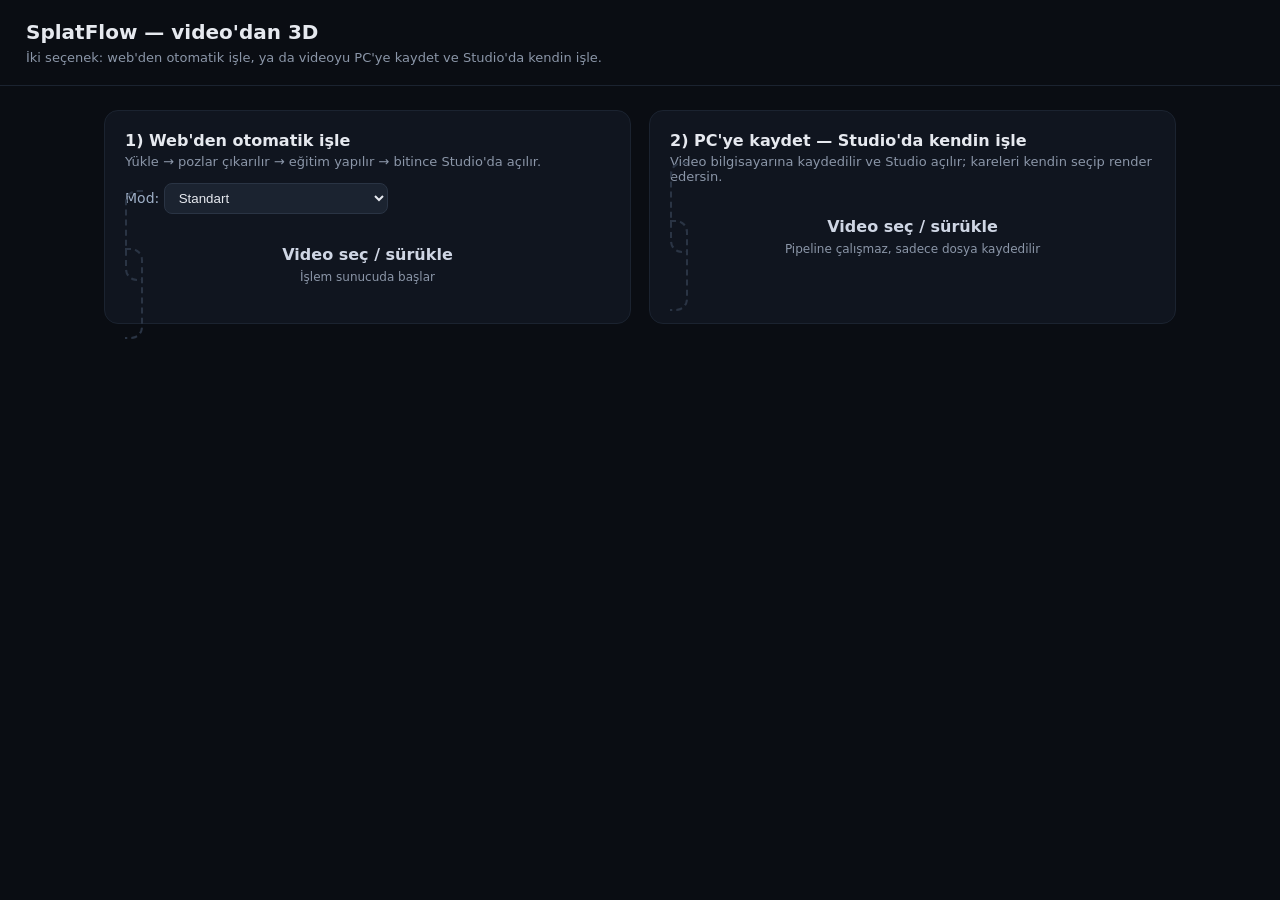
==== splatflow/static/index.html @ 4c34da3e "Trivecta: video-to-3D Gaussian Splatting studio + SplatFlow web pipeline" ====
<!DOCTYPE html>
<html lang="tr">
<head>
<meta charset="utf-8" />
<meta name="viewport" content="width=device-width, initial-scale=1" />
<title>SplatFlow — Video'dan 3D</title>
<style>
  :root { color-scheme: dark; }
  * { box-sizing: border-box; }
  body { margin: 0; font-family: system-ui, "Segoe UI", Roboto, sans-serif;
    background: #0a0d13; color: #e6e9ef; }
  header { padding: 20px 26px; border-bottom: 1px solid #1b2330; }
  header h1 { margin: 0; font-size: 20px; }
  header p { margin: 6px 0 0; color: #8b96a8; font-size: 13px; }
  main { max-width: 1120px; margin: 0 auto; padding: 24px; }
  .grid { display: grid; grid-template-columns: 1fr 1fr; gap: 18px; }
  @media (max-width: 820px) { .grid { grid-template-columns: 1fr; } }
  .card { background: #10151f; border: 1px solid #1b2330; border-radius: 14px; padding: 20px; }
  .card h3 { margin: 0 0 4px; font-size: 16px; }
  .card .sub { color: #8b96a8; font-size: 13px; margin: 0 0 14px; }
  .drop { border: 2px dashed #2a3444; border-radius: 12px; padding: 34px 16px; text-align: center;
    cursor: pointer; color: #8b96a8; transition: .15s; }
  .drop:hover { border-color: #3d6ff0; color: #cfd6e4; }
  .drop input { display: none; }
  .drop strong { color: #cfd6e4; }
  select { background:#1b2330; color:#e6e9ef; border:1px solid #2a3444; border-radius:8px; padding:6px 10px; }
  .row { display:flex; gap:10px; align-items:center; flex-wrap:wrap; margin-bottom:12px; }
  #bar { height: 10px; background: #1b2330; border-radius: 6px; overflow: hidden; margin-top: 16px; }
  #bar > div { height: 100%; width: 1%; background: linear-gradient(90deg,#3d6ff0,#7aa2ff); transition: width .5s; }
  #meta { display: flex; justify-content: space-between; margin-top: 8px; font-size: 13px; color: #9fb0c8; }
  pre.log { margin-top: 10px; background: #0a0d13; border: 1px solid #1b2330; border-radius: 8px;
    padding: 10px; font-size: 12px; color: #8fb0d8; max-height: 120px; overflow: auto; white-space: pre-wrap; }
  .hidden { display: none; }
  .ok { background:#12251a; color:#7fe0a0; border:1px solid #1d4d33; border-radius:10px; padding:12px 14px;
    font-size:13px; margin-top:14px; word-break:break-all; }
  code { background:#0a0d13; padding:2px 6px; border-radius:5px; }
  .spinner { display:inline-block; width:14px; height:14px; margin-right:8px; border:2px solid #3d6ff0;
    border-top-color: transparent; border-radius:50%; animation: spin .8s linear infinite; vertical-align:-2px; }
  @keyframes spin { to { transform: rotate(360deg); } }
</style>
</head>
<body>
<header>
  <h1>SplatFlow — video'dan 3D</h1>
  <p>İki seçenek: web'den otomatik işle, ya da videoyu PC'ye kaydet ve Studio'da kendin işle.</p>
</header>
<main>
  <div class="grid">
    <!-- Option 1 -->
    <div class="card">
      <h3>1) Web'den otomatik işle</h3>
      <p class="sub">Yükle → pozlar çıkarılır → eğitim yapılır → bitince Studio'da açılır.</p>
      <div class="row">
        <label style="color:#9fb0c8;font-size:14px">Mod:
          <select id="mode">
            <option value="standard" selected>Standart</option>
            <option value="full">Tüm kareler (yavaş, en kaliteli)</option>
            <option value="fast">Hızlı önizleme</option>
          </select>
        </label>
      </div>
      <label class="drop" id="drop-auto">
        <input type="file" accept="video/*" id="file-auto" />
        <div><strong>Video seç / sürükle</strong></div>
        <div style="margin-top:6px;font-size:12px">İşlem sunucuda başlar</div>
      </label>
      <div id="prog" class="hidden">
        <div id="bar"><div></div></div>
        <div id="meta"><span id="stage">...</span><span id="pct">0%</span></div>
        <pre class="log" id="log"></pre>
      </div>
      <div id="auto-done" class="ok hidden"></div>
    </div>

    <!-- Option 2 -->
    <div class="card">
      <h3>2) PC'ye kaydet — Studio'da kendin işle</h3>
      <p class="sub">Video bilgisayarına kaydedilir ve Studio açılır; kareleri kendin seçip render edersin.</p>
      <label class="drop" id="drop-manual">
        <input type="file" accept="video/*" id="file-manual" />
        <div><strong>Video seç / sürükle</strong></div>
        <div style="margin-top:6px;font-size:12px">Pipeline çalışmaz, sadece dosya kaydedilir</div>
      </label>
      <div id="manual-done" class="ok hidden"></div>
    </div>
  </div>
</main>

<script>
const dropAuto = document.getElementById("drop-auto");
const dropManual = document.getElementById("drop-manual");
const fileAuto = document.getElementById("file-auto");
const fileManual = document.getElementById("file-manual");

function wire(drop, input, handler) {
  drop.addEventListener("dragover", e => { e.preventDefault(); drop.style.borderColor = "#3d6ff0"; });
  drop.addEventListener("dragleave", () => drop.style.borderColor = "#2a3444");
  drop.addEventListener("drop", e => { e.preventDefault(); drop.style.borderColor = "#2a3444";
    if (e.dataTransfer.files[0]) handler(e.dataTransfer.files[0]); });
  input.addEventListener("change", () => { if (input.files[0]) handler(input.files[0]); });
}
wire(dropAuto, fileAuto, autoStart);
wire(dropManual, fileManual, manualStart);

async function autoStart(file) {
  const prog = document.getElementById("prog");
  prog.classList.remove("hidden");
  document.getElementById("auto-done").classList.add("hidden");
  document.getElementById("stage").innerHTML = '<span class="spinner"></span>Yükleniyor...';
  const fd = new FormData();
  fd.append("video", file);
  fd.append("mode", document.getElementById("mode").value);
  let jobId;
  try { jobId = (await (await fetch("/api/upload", { method: "POST", body: fd })).json()).job_id; }
  catch (e) { document.getElementById("stage").textContent = "Hata: " + e; return; }
  poll(jobId);
}

async function poll(jobId) {
  const st = await (await fetch("/api/status/" + jobId)).json();
  const bar = document.querySelector("#bar > div");
  bar.style.width = (st.progress || 0) + "%";
  document.getElementById("pct").textContent = (st.progress || 0) + "%";
  document.getElementById("stage").innerHTML =
    (st.state === "running" ? '<span class="spinner"></span>' : "") + (st.message || st.stage);
  const log = document.getElementById("log");
  if (st.last_log) log.textContent = st.last_log;
  if (st.state === "done") {
    const el = document.getElementById("auto-done");
    el.classList.remove("hidden");
    el.innerHTML = "✔ Tamamlandı. Sonuç Studio'da açıldı." +
      (st.outputs ? "<br>Dosya: <code>" + st.outputs.splat + "</code>" : "");
    return;
  }
  if (st.state === "error") { document.getElementById("stage").textContent = st.message || "Hata"; return; }
  setTimeout(() => poll(jobId), 2000);
}

async function manualStart(file) {
  const el = document.getElementById("manual-done");
  el.classList.remove("hidden");
  el.textContent = "Kaydediliyor...";
  const fd = new FormData();
  fd.append("video", file);
  fd.append("mode", "manual");
  try {
    const r = await (await fetch("/api/upload", { method: "POST", body: fd })).json();
    el.innerHTML = "✔ Kaydedildi: <code>" + r.saved + "</code><br>" +
      (r.studio ? "Studio bu video ile açıldı — oradan işleyebilirsin."
                : "Studio açılamadı; dosyayı Studio'da elle aç.");
  } catch (e) { el.textContent = "Hata: " + e; }
}
</script>
</body>
</html>
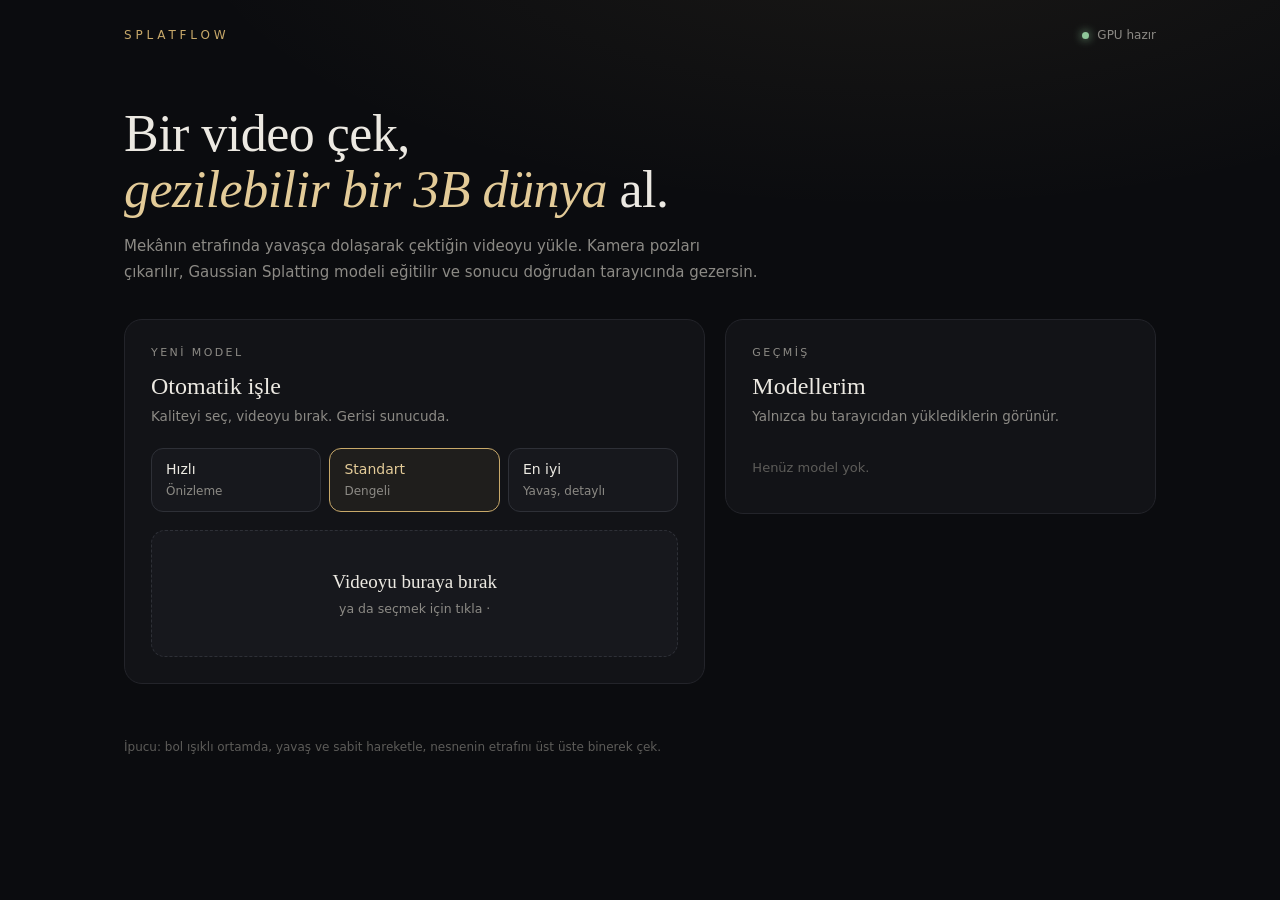
==== commit 3e6d81a2: "SplatFlow: secure tunnel access, refined web UI, plug-and-play setup - Access key link (?k=) exchang" ====
--- a/splatflow/static/index.html
+++ b/splatflow/static/index.html
@@ -3,153 +3,321 @@
 <head>
 <meta charset="utf-8" />
 <meta name="viewport" content="width=device-width, initial-scale=1" />
-<title>SplatFlow — Video'dan 3D</title>
+<title>SplatFlow — Videodan 3B</title>
 <style>
-  :root { color-scheme: dark; }
+  :root {
+    color-scheme: dark;
+    --bg: #0b0c0f; --panel: #121317; --panel-2: #17181d; --line: #23242a; --line-2: #2e3037;
+    --text: #ece9e2; --muted: #8c8a85; --faint: #5d5c59;
+    --gold: #c8a96a; --gold-2: #e3cb98; --ok: #8fc79a; --err: #e08a7c;
+    --serif: "Iowan Old Style", "Palatino Linotype", Palatino, "Book Antiqua", Georgia, serif;
+    --sans: "Inter", system-ui, "Segoe UI", Roboto, sans-serif;
+  }
   * { box-sizing: border-box; }
-  body { margin: 0; font-family: system-ui, "Segoe UI", Roboto, sans-serif;
-    background: #0a0d13; color: #e6e9ef; }
-  header { padding: 20px 26px; border-bottom: 1px solid #1b2330; }
-  header h1 { margin: 0; font-size: 20px; }
-  header p { margin: 6px 0 0; color: #8b96a8; font-size: 13px; }
-  main { max-width: 1120px; margin: 0 auto; padding: 24px; }
-  .grid { display: grid; grid-template-columns: 1fr 1fr; gap: 18px; }
-  @media (max-width: 820px) { .grid { grid-template-columns: 1fr; } }
-  .card { background: #10151f; border: 1px solid #1b2330; border-radius: 14px; padding: 20px; }
-  .card h3 { margin: 0 0 4px; font-size: 16px; }
-  .card .sub { color: #8b96a8; font-size: 13px; margin: 0 0 14px; }
-  .drop { border: 2px dashed #2a3444; border-radius: 12px; padding: 34px 16px; text-align: center;
-    cursor: pointer; color: #8b96a8; transition: .15s; }
-  .drop:hover { border-color: #3d6ff0; color: #cfd6e4; }
+  body { margin: 0; background: var(--bg); color: var(--text); font-family: var(--sans);
+    -webkit-font-smoothing: antialiased; min-height: 100vh;
+    background-image: radial-gradient(1200px 500px at 70% -10%, rgba(200,169,106,.08), transparent 60%); }
+  a { color: inherit; }
+  .wrap { max-width: 1080px; margin: 0 auto; padding: 0 24px; }
+  header { display: flex; align-items: center; justify-content: space-between; padding: 28px 0; }
+  .brand { font-size: 12px; letter-spacing: .32em; color: var(--gold); font-weight: 500; }
+  .status { font-size: 12px; color: var(--muted); display: flex; align-items: center; gap: 8px; }
+  .dot { width: 7px; height: 7px; border-radius: 50%; background: var(--ok); box-shadow: 0 0 10px var(--ok); }
+  .dot.busy { background: var(--gold); box-shadow: 0 0 10px var(--gold); }
+  .hero { padding: 36px 0 34px; max-width: 640px; }
+  .hero h1 { font-family: var(--serif); font-weight: 400; font-size: clamp(34px, 5vw, 52px);
+    line-height: 1.08; margin: 0 0 16px; letter-spacing: -.01em; }
+  .hero h1 em { color: var(--gold-2); font-style: italic; }
+  .hero p { color: var(--muted); font-size: 15px; line-height: 1.7; margin: 0; }
+  .grid { display: grid; grid-template-columns: 1.35fr 1fr; gap: 20px; align-items: start; padding-bottom: 56px; }
+  @media (max-width: 860px) { .grid { grid-template-columns: 1fr; } }
+  .card { background: var(--panel); border: 1px solid var(--line); border-radius: 18px; padding: 26px; }
+  .card + .card { margin-top: 20px; }
+  .eyebrow { font-size: 11px; letter-spacing: .22em; color: var(--muted); text-transform: uppercase; margin: 0 0 14px; }
+  .card h2 { font-family: var(--serif); font-weight: 400; font-size: 24px; margin: 0 0 6px; }
+  .sub { color: var(--muted); font-size: 13.5px; line-height: 1.6; margin: 0 0 20px; }
+
+  .seg { display: grid; grid-template-columns: repeat(3, 1fr); gap: 8px; margin-bottom: 18px; }
+  .seg input { display: none; }
+  .seg label { border: 1px solid var(--line-2); border-radius: 12px; padding: 12px 14px; cursor: pointer;
+    transition: .2s; background: var(--panel-2); }
+  .seg label b { display: block; font-weight: 500; font-size: 14px; margin-bottom: 3px; }
+  .seg label span { color: var(--muted); font-size: 12px; }
+  .seg input:checked + label { border-color: var(--gold); background: rgba(200,169,106,.07); }
+  .seg input:checked + label b { color: var(--gold-2); }
+
+  .drop { display: block; border: 1px dashed var(--line-2); border-radius: 14px; padding: 40px 18px;
+    text-align: center; cursor: pointer; transition: .2s; background: var(--panel-2); }
+  .drop:hover, .drop.over { border-color: var(--gold); background: rgba(200,169,106,.05); }
   .drop input { display: none; }
-  .drop strong { color: #cfd6e4; }
-  select { background:#1b2330; color:#e6e9ef; border:1px solid #2a3444; border-radius:8px; padding:6px 10px; }
-  .row { display:flex; gap:10px; align-items:center; flex-wrap:wrap; margin-bottom:12px; }
-  #bar { height: 10px; background: #1b2330; border-radius: 6px; overflow: hidden; margin-top: 16px; }
-  #bar > div { height: 100%; width: 1%; background: linear-gradient(90deg,#3d6ff0,#7aa2ff); transition: width .5s; }
-  #meta { display: flex; justify-content: space-between; margin-top: 8px; font-size: 13px; color: #9fb0c8; }
-  pre.log { margin-top: 10px; background: #0a0d13; border: 1px solid #1b2330; border-radius: 8px;
-    padding: 10px; font-size: 12px; color: #8fb0d8; max-height: 120px; overflow: auto; white-space: pre-wrap; }
-  .hidden { display: none; }
-  .ok { background:#12251a; color:#7fe0a0; border:1px solid #1d4d33; border-radius:10px; padding:12px 14px;
-    font-size:13px; margin-top:14px; word-break:break-all; }
-  code { background:#0a0d13; padding:2px 6px; border-radius:5px; }
-  .spinner { display:inline-block; width:14px; height:14px; margin-right:8px; border:2px solid #3d6ff0;
-    border-top-color: transparent; border-radius:50%; animation: spin .8s linear infinite; vertical-align:-2px; }
-  @keyframes spin { to { transform: rotate(360deg); } }
+  .drop .big { font-family: var(--serif); font-size: 19px; }
+  .drop .small { color: var(--muted); font-size: 12.5px; margin-top: 8px; }
+  .drop.disabled { opacity: .45; pointer-events: none; }
+
+  .job { margin-top: 22px; }
+  .steps { display: flex; gap: 6px; margin-bottom: 14px; }
+  .steps div { flex: 1; font-size: 11px; color: var(--faint); padding-top: 10px; border-top: 2px solid var(--line-2);
+    transition: .3s; white-space: nowrap; overflow: hidden; text-overflow: ellipsis; }
+  .steps div.done { color: var(--muted); border-color: #6b5b3a; }
+  .steps div.now { color: var(--gold-2); border-color: var(--gold); }
+  .bar { height: 3px; background: var(--line); border-radius: 3px; overflow: hidden; }
+  .bar > i { display: block; height: 100%; width: 0; background: linear-gradient(90deg, #8d7443, var(--gold-2));
+    transition: width .6s ease; }
+  .meta { display: flex; justify-content: space-between; gap: 12px; margin-top: 10px; font-size: 13px; }
+  .meta .pct { color: var(--gold-2); font-variant-numeric: tabular-nums; }
+  .log { margin-top: 12px; font: 11.5px/1.5 ui-monospace, "Cascadia Mono", Consolas, monospace; color: var(--faint);
+    white-space: pre-wrap; word-break: break-all; max-height: 3em; overflow: hidden; }
+
+  .result { margin-top: 20px; padding: 18px; border-radius: 14px; border: 1px solid #3a3222;
+    background: linear-gradient(180deg, rgba(200,169,106,.08), rgba(200,169,106,.02)); }
+  .result p { margin: 0 0 14px; font-size: 14px; }
+  .btns { display: flex; gap: 10px; flex-wrap: wrap; }
+  .btn { display: inline-flex; align-items: center; gap: 8px; border-radius: 999px; padding: 10px 18px;
+    font-size: 13.5px; text-decoration: none; border: 1px solid var(--line-2); color: var(--text);
+    background: transparent; cursor: pointer; transition: .2s; font-family: inherit; }
+  .btn:hover { border-color: var(--gold); color: var(--gold-2); }
+  .btn.primary { background: var(--gold); border-color: var(--gold); color: #17140d; font-weight: 500; }
+  .btn.primary:hover { background: var(--gold-2); color: #17140d; }
+  .err { color: var(--err); font-size: 13.5px; margin-top: 14px; }
+  .note { color: var(--ok); font-size: 13.5px; margin-top: 14px; line-height: 1.6; }
+
+  .list { list-style: none; margin: 0; padding: 0; }
+  .list li { display: flex; align-items: center; justify-content: space-between; gap: 10px;
+    padding: 12px 0; border-top: 1px solid var(--line); font-size: 13px; }
+  .list li:first-child { border-top: 0; }
+  .list .name { overflow: hidden; text-overflow: ellipsis; white-space: nowrap; }
+  .list .when { color: var(--faint); font-size: 11.5px; margin-top: 2px; }
+  .tag { font-size: 11px; padding: 3px 9px; border-radius: 999px; border: 1px solid var(--line-2); color: var(--muted); flex: none; }
+  .tag.ok { color: var(--ok); border-color: #2e4a35; }
+  .tag.err { color: var(--err); border-color: #4e2e29; }
+  .tag.run { color: var(--gold-2); border-color: #4a3f29; }
+  .list a.tag { text-decoration: none; }
+  .list a.tag:hover { border-color: var(--gold); }
+  .empty { color: var(--faint); font-size: 13px; }
+  details summary { cursor: pointer; list-style: none; }
+  details summary::-webkit-details-marker { display: none; }
+  details summary h2::after { content: " +"; color: var(--faint); font-family: var(--sans); font-size: 16px; }
+  details[open] summary h2::after { content: " –"; }
+  details .drop { margin-top: 18px; }
+  footer { color: var(--faint); font-size: 12px; padding: 0 0 36px; }
+  .hidden { display: none !important; }
 </style>
 </head>
 <body>
-<header>
-  <h1>SplatFlow — video'dan 3D</h1>
-  <p>İki seçenek: web'den otomatik işle, ya da videoyu PC'ye kaydet ve Studio'da kendin işle.</p>
-</header>
-<main>
+<div class="wrap">
+  <header>
+    <div class="brand">SPLATFLOW</div>
+    <div class="status"><span class="dot" id="dot"></span><span id="gpu">GPU hazır</span></div>
+  </header>
+
+  <section class="hero">
+    <h1>Bir video çek,<br><em>gezilebilir bir 3B dünya</em> al.</h1>
+    <p>Mekânın etrafında yavaşça dolaşarak çektiğin videoyu yükle. Kamera pozları çıkarılır,
+      Gaussian Splatting modeli eğitilir ve sonucu doğrudan tarayıcında gezersin.</p>
+  </section>
+
   <div class="grid">
-    <!-- Option 1 -->
+    <div>
+      <div class="card">
+        <p class="eyebrow">Yeni model</p>
+        <h2>Otomatik işle</h2>
+        <p class="sub">Kaliteyi seç, videoyu bırak. Gerisi sunucuda.</p>
+        <div class="seg">
+          <input type="radio" name="mode" id="m-fast" value="fast" />
+          <label for="m-fast"><b>Hızlı</b><span>Önizleme</span></label>
+          <input type="radio" name="mode" id="m-std" value="standard" checked />
+          <label for="m-std"><b>Standart</b><span>Dengeli</span></label>
+          <input type="radio" name="mode" id="m-full" value="full" />
+          <label for="m-full"><b>En iyi</b><span>Yavaş, detaylı</span></label>
+        </div>
+        <label class="drop" id="drop-auto">
+          <input type="file" accept="video/*,.insv,.360,.lrv" id="file-auto" />
+          <div class="big">Videoyu buraya bırak</div>
+          <div class="small">ya da seçmek için tıkla · <span class="maxmb"></span></div>
+        </label>
+
+        <div class="job hidden" id="job">
+          <div class="steps" id="steps">
+            <div data-s="upload">Yükleme</div><div data-s="video">Hazırlık</div><div data-s="frames">Kareler</div>
+            <div data-s="sfm">Kamera</div><div data-s="train">Eğitim</div><div data-s="done">Hazır</div>
+          </div>
+          <div class="bar"><i id="bar"></i></div>
+          <div class="meta"><span id="msg">…</span><span class="pct" id="pct">0%</span></div>
+          <div class="log" id="log"></div>
+          <div class="result hidden" id="result">
+            <p>Modelin hazır.</p>
+            <div class="btns" id="result-btns"></div>
+          </div>
+          <div class="err hidden" id="err"></div>
+        </div>
+      </div>
+
+      <div class="card hidden" id="manual-card">
+        <details>
+          <summary><p class="eyebrow">Gelişmiş</p><h2>Sadece PC'ye kaydet</h2></summary>
+          <p class="sub" style="margin-top:8px">Video sunucu bilgisayarına kaydedilir ve Trivecta Studio açılır;
+            işlemeyi orada elle yaparsın.</p>
+          <label class="drop" id="drop-manual">
+            <input type="file" accept="video/*,.insv,.360,.lrv" id="file-manual" />
+            <div class="big">Videoyu kaydet</div>
+            <div class="small">Otomatik işlem çalışmaz</div>
+          </label>
+          <div class="bar hidden" id="mbar-wrap" style="margin-top:14px"><i id="mbar"></i></div>
+          <div id="manual-out"></div>
+        </details>
+      </div>
+    </div>
+
     <div class="card">
-      <h3>1) Web'den otomatik işle</h3>
-      <p class="sub">Yükle → pozlar çıkarılır → eğitim yapılır → bitince Studio'da açılır.</p>
-      <div class="row">
-        <label style="color:#9fb0c8;font-size:14px">Mod:
-          <select id="mode">
-            <option value="standard" selected>Standart</option>
-            <option value="full">Tüm kareler (yavaş, en kaliteli)</option>
-            <option value="fast">Hızlı önizleme</option>
-          </select>
-        </label>
-      </div>
-      <label class="drop" id="drop-auto">
-        <input type="file" accept="video/*" id="file-auto" />
-        <div><strong>Video seç / sürükle</strong></div>
-        <div style="margin-top:6px;font-size:12px">İşlem sunucuda başlar</div>
-      </label>
-      <div id="prog" class="hidden">
-        <div id="bar"><div></div></div>
-        <div id="meta"><span id="stage">...</span><span id="pct">0%</span></div>
-        <pre class="log" id="log"></pre>
-      </div>
-      <div id="auto-done" class="ok hidden"></div>
-    </div>
-
-    <!-- Option 2 -->
-    <div class="card">
-      <h3>2) PC'ye kaydet — Studio'da kendin işle</h3>
-      <p class="sub">Video bilgisayarına kaydedilir ve Studio açılır; kareleri kendin seçip render edersin.</p>
-      <label class="drop" id="drop-manual">
-        <input type="file" accept="video/*" id="file-manual" />
-        <div><strong>Video seç / sürükle</strong></div>
-        <div style="margin-top:6px;font-size:12px">Pipeline çalışmaz, sadece dosya kaydedilir</div>
-      </label>
-      <div id="manual-done" class="ok hidden"></div>
+      <p class="eyebrow">Geçmiş</p>
+      <h2>Modellerim</h2>
+      <p class="sub">Yalnızca bu tarayıcıdan yüklediklerin görünür.</p>
+      <ul class="list" id="jobs"><li class="empty">Henüz model yok.</li></ul>
     </div>
   </div>
-</main>
+
+  <footer>İpucu: bol ışıklı ortamda, yavaş ve sabit hareketle, nesnenin etrafını üst üste binerek çek.</footer>
+</div>
 
 <script>
-const dropAuto = document.getElementById("drop-auto");
-const dropManual = document.getElementById("drop-manual");
-const fileAuto = document.getElementById("file-auto");
-const fileManual = document.getElementById("file-manual");
+const $ = id => document.getElementById(id);
+const STEP_OF = { queued: "video", video: "video", frames: "frames", sfm: "sfm", dataset: "sfm",
+                  train: "train", mesh: "train", done: "done" };
+const ORDER = ["upload", "video", "frames", "sfm", "train", "done"];
+let busy = false, cfg = { max_mb: 0, manual: false };
+
+function el(tag, props = {}, ...kids) {
+  const e = document.createElement(tag);
+  for (const [k, v] of Object.entries(props)) {
+    if (k === "class") e.className = v; else if (k in e) e[k] = v; else e.setAttribute(k, v);
+  }
+  kids.forEach(k => e.append(k));
+  return e;
+}
+function viewerLink(ply) { return "/viewer?ply=" + encodeURIComponent(ply); }
+function setStep(s) {
+  const idx = ORDER.indexOf(s);
+  document.querySelectorAll("#steps div").forEach((d, i) => {
+    d.className = i < idx || s === "done" ? "done" : i === idx ? "now" : "";
+  });
+}
+function setProgress(p, msg) {
+  $("bar").style.width = Math.max(0, Math.min(100, p)) + "%";
+  $("pct").textContent = Math.round(p) + "%";
+  if (msg != null) $("msg").textContent = msg;
+}
+function showErr(text) { $("err").textContent = text; $("err").classList.remove("hidden"); }
 
 function wire(drop, input, handler) {
-  drop.addEventListener("dragover", e => { e.preventDefault(); drop.style.borderColor = "#3d6ff0"; });
-  drop.addEventListener("dragleave", () => drop.style.borderColor = "#2a3444");
-  drop.addEventListener("drop", e => { e.preventDefault(); drop.style.borderColor = "#2a3444";
+  drop.addEventListener("dragover", e => { e.preventDefault(); drop.classList.add("over"); });
+  drop.addEventListener("dragleave", () => drop.classList.remove("over"));
+  drop.addEventListener("drop", e => { e.preventDefault(); drop.classList.remove("over");
     if (e.dataTransfer.files[0]) handler(e.dataTransfer.files[0]); });
-  input.addEventListener("change", () => { if (input.files[0]) handler(input.files[0]); });
-}
-wire(dropAuto, fileAuto, autoStart);
-wire(dropManual, fileManual, manualStart);
+  input.addEventListener("change", () => { if (input.files[0]) handler(input.files[0]); input.value = ""; });
+}
+wire($("drop-auto"), $("file-auto"), autoStart);
+wire($("drop-manual"), $("file-manual"), manualStart);
+
+function send(fd, onProgress) {
+  return new Promise((resolve, reject) => {
+    const x = new XMLHttpRequest();
+    x.open("POST", "/api/upload");
+    x.upload.onprogress = e => e.lengthComputable && onProgress(e.loaded / e.total);
+    x.onload = () => {
+      let body = {};
+      try { body = JSON.parse(x.responseText); } catch (_) {}
+      if (x.status === 401) return reject(new Error("Oturum süresi doldu, paylaşılan linki yeniden aç."));
+      x.status >= 200 && x.status < 300 ? resolve(body) : reject(new Error(body.error || ("Hata " + x.status)));
+    };
+    x.onerror = () => reject(new Error("Bağlantı hatası."));
+    x.send(fd);
+  });
+}
+function tooBig(file) {
+  return cfg.max_mb && file.size > cfg.max_mb * 1024 * 1024 ? `Dosya çok büyük (en fazla ${cfg.max_mb} MB).` : null;
+}
 
 async function autoStart(file) {
-  const prog = document.getElementById("prog");
-  prog.classList.remove("hidden");
-  document.getElementById("auto-done").classList.add("hidden");
-  document.getElementById("stage").innerHTML = '<span class="spinner"></span>Yükleniyor...';
+  if (busy) return;
+  $("job").classList.remove("hidden"); $("result").classList.add("hidden"); $("err").classList.add("hidden");
+  $("log").textContent = "";
+  const big = tooBig(file); if (big) { setProgress(0, ""); return showErr(big); }
+  busy = true; $("drop-auto").classList.add("disabled");
+  setStep("upload"); setProgress(0, "Yükleniyor — " + file.name);
   const fd = new FormData();
   fd.append("video", file);
-  fd.append("mode", document.getElementById("mode").value);
-  let jobId;
-  try { jobId = (await (await fetch("/api/upload", { method: "POST", body: fd })).json()).job_id; }
-  catch (e) { document.getElementById("stage").textContent = "Hata: " + e; return; }
-  poll(jobId);
-}
-
-async function poll(jobId) {
-  const st = await (await fetch("/api/status/" + jobId)).json();
-  const bar = document.querySelector("#bar > div");
-  bar.style.width = (st.progress || 0) + "%";
-  document.getElementById("pct").textContent = (st.progress || 0) + "%";
-  document.getElementById("stage").innerHTML =
-    (st.state === "running" ? '<span class="spinner"></span>' : "") + (st.message || st.stage);
-  const log = document.getElementById("log");
-  if (st.last_log) log.textContent = st.last_log;
+  fd.append("mode", document.querySelector("input[name=mode]:checked").value);
+  try {
+    const r = await send(fd, f => setProgress(f * 100, "Yükleniyor — " + Math.round(f * 100) + "%"));
+    setProgress(1, "Kuyruğa alındı…");
+    poll(r.job_id);
+  } catch (e) { showErr(e.message); done(); }
+}
+function done() { busy = false; $("drop-auto").classList.remove("disabled"); loadJobs(); }
+
+async function poll(id) {
+  let st;
+  try { st = await (await fetch("/api/status/" + id)).json(); }
+  catch (_) { return setTimeout(() => poll(id), 4000); }
+  setStep(STEP_OF[st.stage] || "video");
+  setProgress(st.progress || 0, st.message || st.stage || "");
+  $("log").textContent = st.last_log || "";
   if (st.state === "done") {
-    const el = document.getElementById("auto-done");
-    el.classList.remove("hidden");
-    el.innerHTML = "✔ Tamamlandı. Sonuç Studio'da açıldı." +
-      (st.outputs ? "<br>Dosya: <code>" + st.outputs.splat + "</code>" : "");
-    return;
+    const btns = $("result-btns"); btns.replaceChildren();
+    if (st.outputs && st.outputs.splat) {
+      btns.append(el("a", { class: "btn primary", href: viewerLink(st.outputs.splat), target: "_blank",
+                           rel: "noopener", textContent: "3B olarak görüntüle" }),
+                  el("a", { class: "btn", href: st.outputs.splat, download: "splat.ply", textContent: "İndir (.ply)" }));
+      if (st.outputs.glb) btns.append(el("a", { class: "btn", href: st.outputs.glb, download: "mesh.glb", textContent: "Mesh (.glb)" }));
+    }
+    $("result").classList.remove("hidden"); $("log").textContent = "";
+    return done();
   }
-  if (st.state === "error") { document.getElementById("stage").textContent = st.message || "Hata"; return; }
-  setTimeout(() => poll(jobId), 2000);
+  if (st.state === "error" || st.state === "unknown") { showErr(st.message || "İşlem başarısız oldu."); return done(); }
+  setTimeout(() => poll(id), 2000);
 }
 
 async function manualStart(file) {
-  const el = document.getElementById("manual-done");
-  el.classList.remove("hidden");
-  el.textContent = "Kaydediliyor...";
-  const fd = new FormData();
-  fd.append("video", file);
-  fd.append("mode", "manual");
+  const out = $("manual-out"); out.replaceChildren();
+  const big = tooBig(file); if (big) return out.append(el("div", { class: "err", textContent: big }));
+  $("mbar-wrap").classList.remove("hidden");
+  const fd = new FormData(); fd.append("video", file); fd.append("mode", "manual");
   try {
-    const r = await (await fetch("/api/upload", { method: "POST", body: fd })).json();
-    el.innerHTML = "✔ Kaydedildi: <code>" + r.saved + "</code><br>" +
-      (r.studio ? "Studio bu video ile açıldı — oradan işleyebilirsin."
-                : "Studio açılamadı; dosyayı Studio'da elle aç.");
-  } catch (e) { el.textContent = "Hata: " + e; }
-}
+    const r = await send(fd, f => $("mbar").style.width = f * 100 + "%");
+    out.append(el("div", { class: "note", textContent: "Kaydedildi: " + r.saved + ". " +
+      (r.studio ? "Studio bu videoyla açıldı." : "Studio açılamadı; dosyayı elle aç.") }));
+  } catch (e) { out.append(el("div", { class: "err", textContent: e.message })); }
+  $("mbar-wrap").classList.add("hidden"); $("mbar").style.width = "0";
+}
+
+const TAG = { done: ["Hazır", "ok"], error: ["Hata", "err"], running: ["Sürüyor", "run"] };
+async function loadJobs() {
+  let jobs;
+  try { jobs = await (await fetch("/api/jobs")).json(); } catch (_) { return; }
+  const ul = $("jobs"); ul.replaceChildren();
+  if (!jobs.length) return ul.append(el("li", { class: "empty", textContent: "Henüz model yok." }));
+  for (const j of jobs) {
+    const [label, cls] = TAG[j.state] || [j.state, ""];
+    const when = j.created ? new Date(j.created * 1000).toLocaleString("tr-TR", { dateStyle: "short", timeStyle: "short" }) : "";
+    const left = el("div", { style: "min-width:0" },
+      el("div", { class: "name", textContent: j.filename || j.id, title: j.filename || "" }),
+      el("div", { class: "when", textContent: when + (j.state === "running" ? " · %" + (j.progress || 0) : "") }));
+    const right = j.state === "done" && j.outputs && j.outputs.splat
+      ? el("a", { class: "tag ok", href: viewerLink(j.outputs.splat), target: "_blank", rel: "noopener", textContent: "Görüntüle" })
+      : el("span", { class: "tag " + cls, textContent: label });
+    ul.append(el("li", {}, left, right));
+  }
+}
+
+async function loadConfig() {
+  try { cfg = await (await fetch("/api/config")).json(); } catch (_) { return; }
+  document.querySelectorAll(".maxmb").forEach(e => e.textContent = "en fazla " + cfg.max_mb + " MB");
+  $("manual-card").classList.toggle("hidden", !cfg.manual);
+  $("dot").classList.toggle("busy", !!cfg.busy);
+  $("gpu").textContent = cfg.busy ? "GPU meşgul — sıraya girer" : "GPU hazır";
+}
+loadConfig(); loadJobs();
+setInterval(() => { loadConfig(); if (!busy) loadJobs(); }, 15000);
 </script>
 </body>
 </html>
